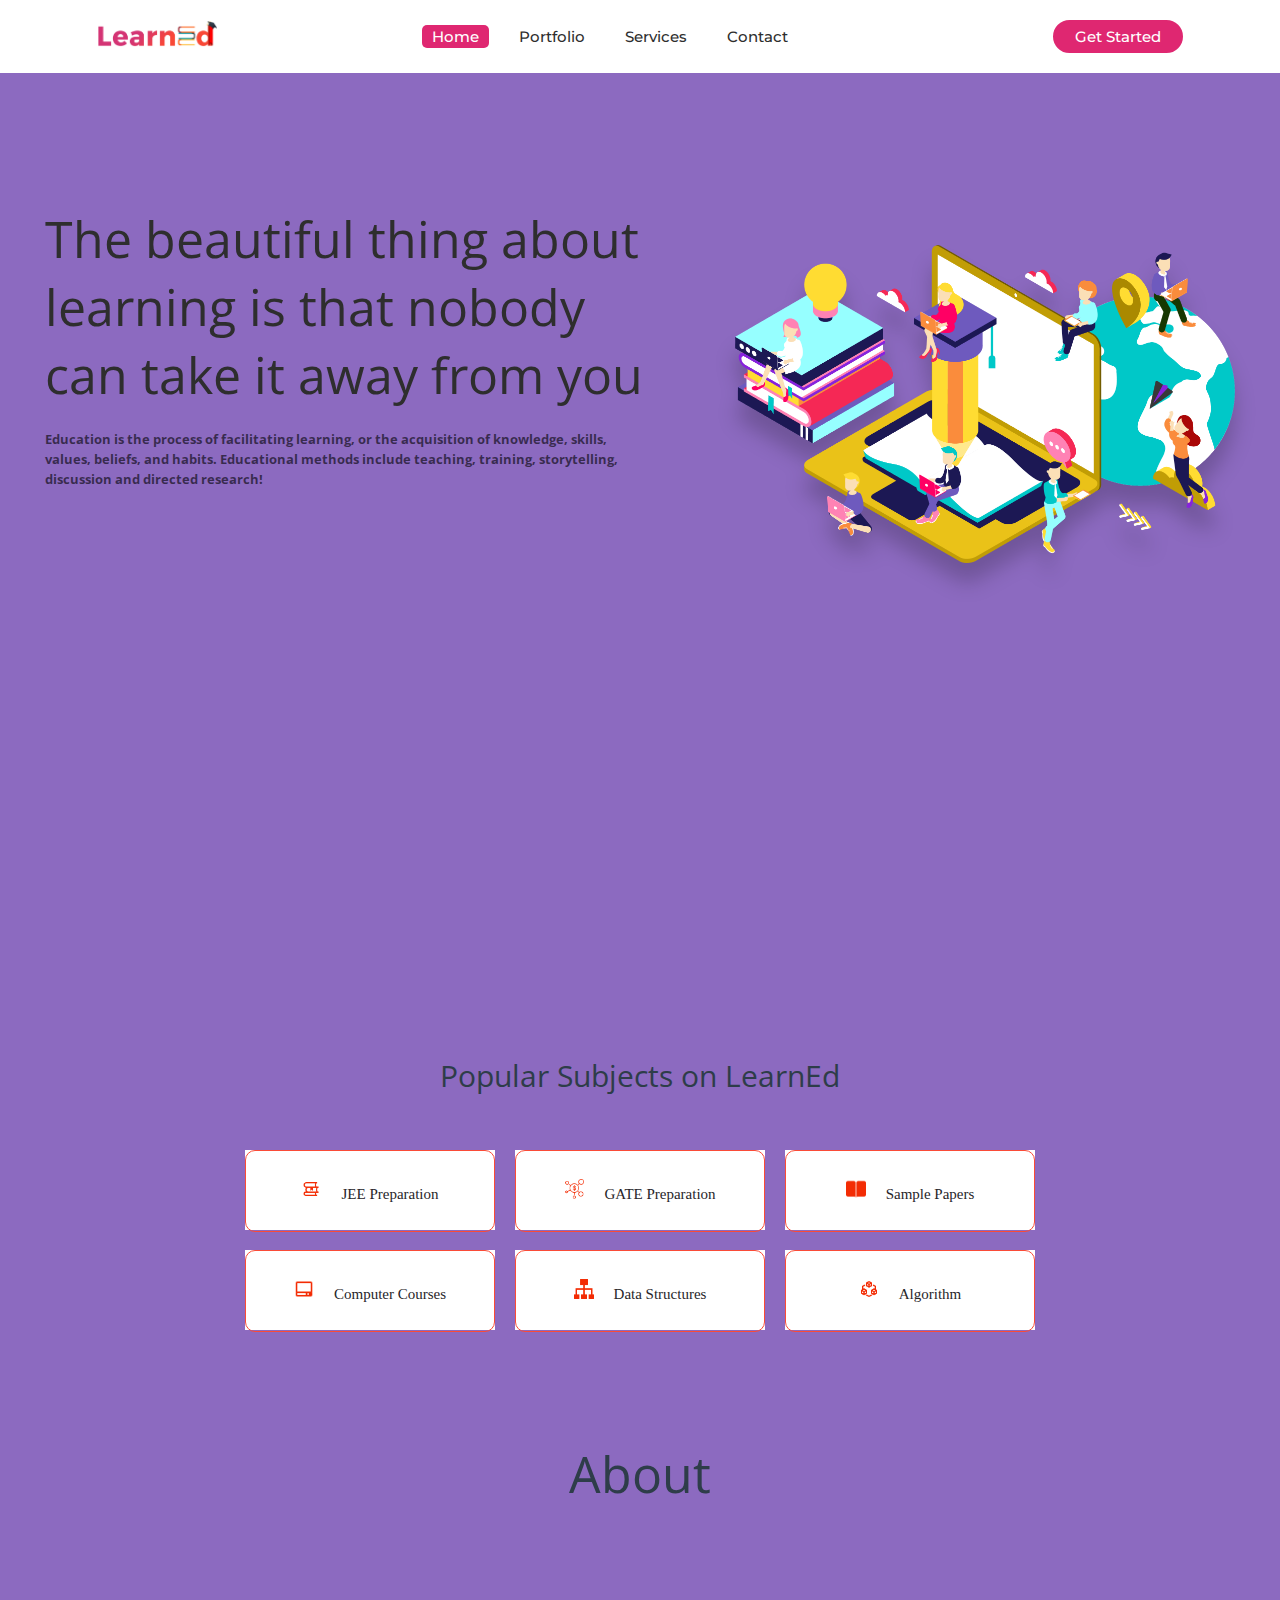
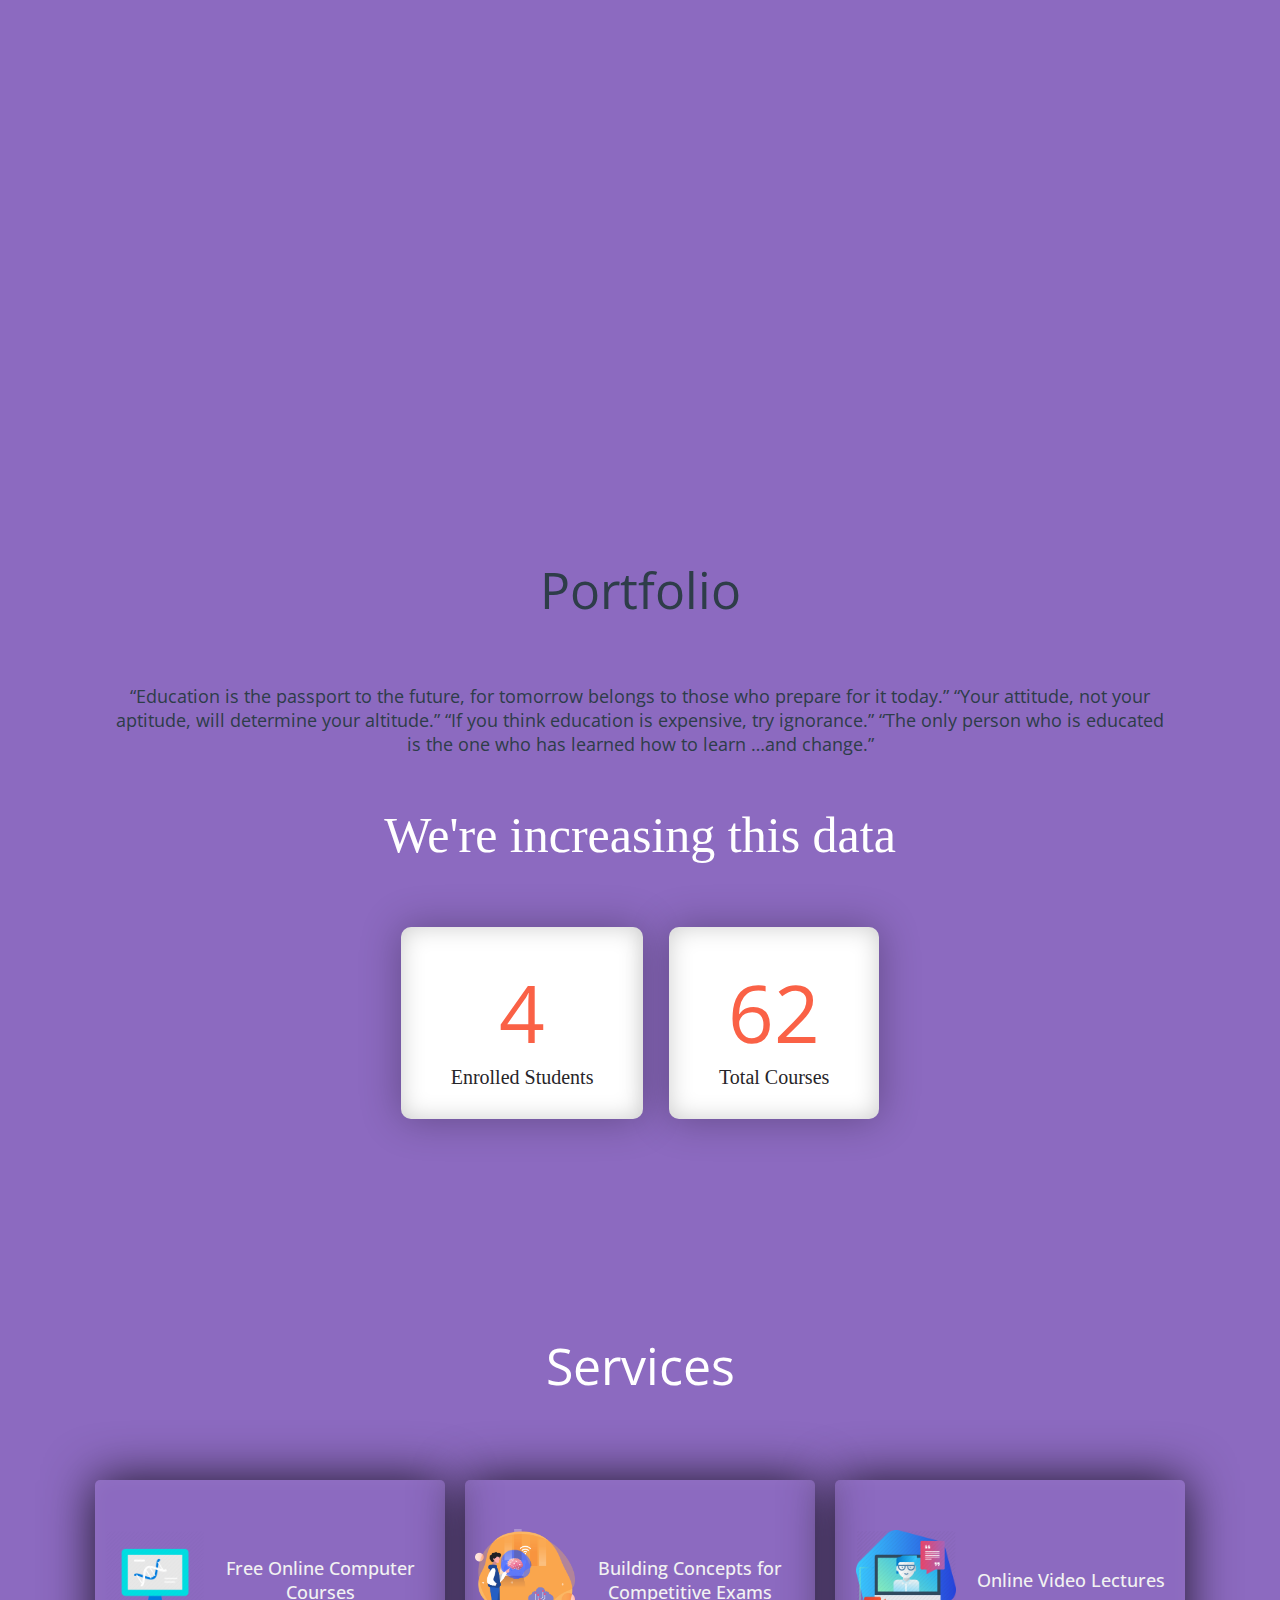
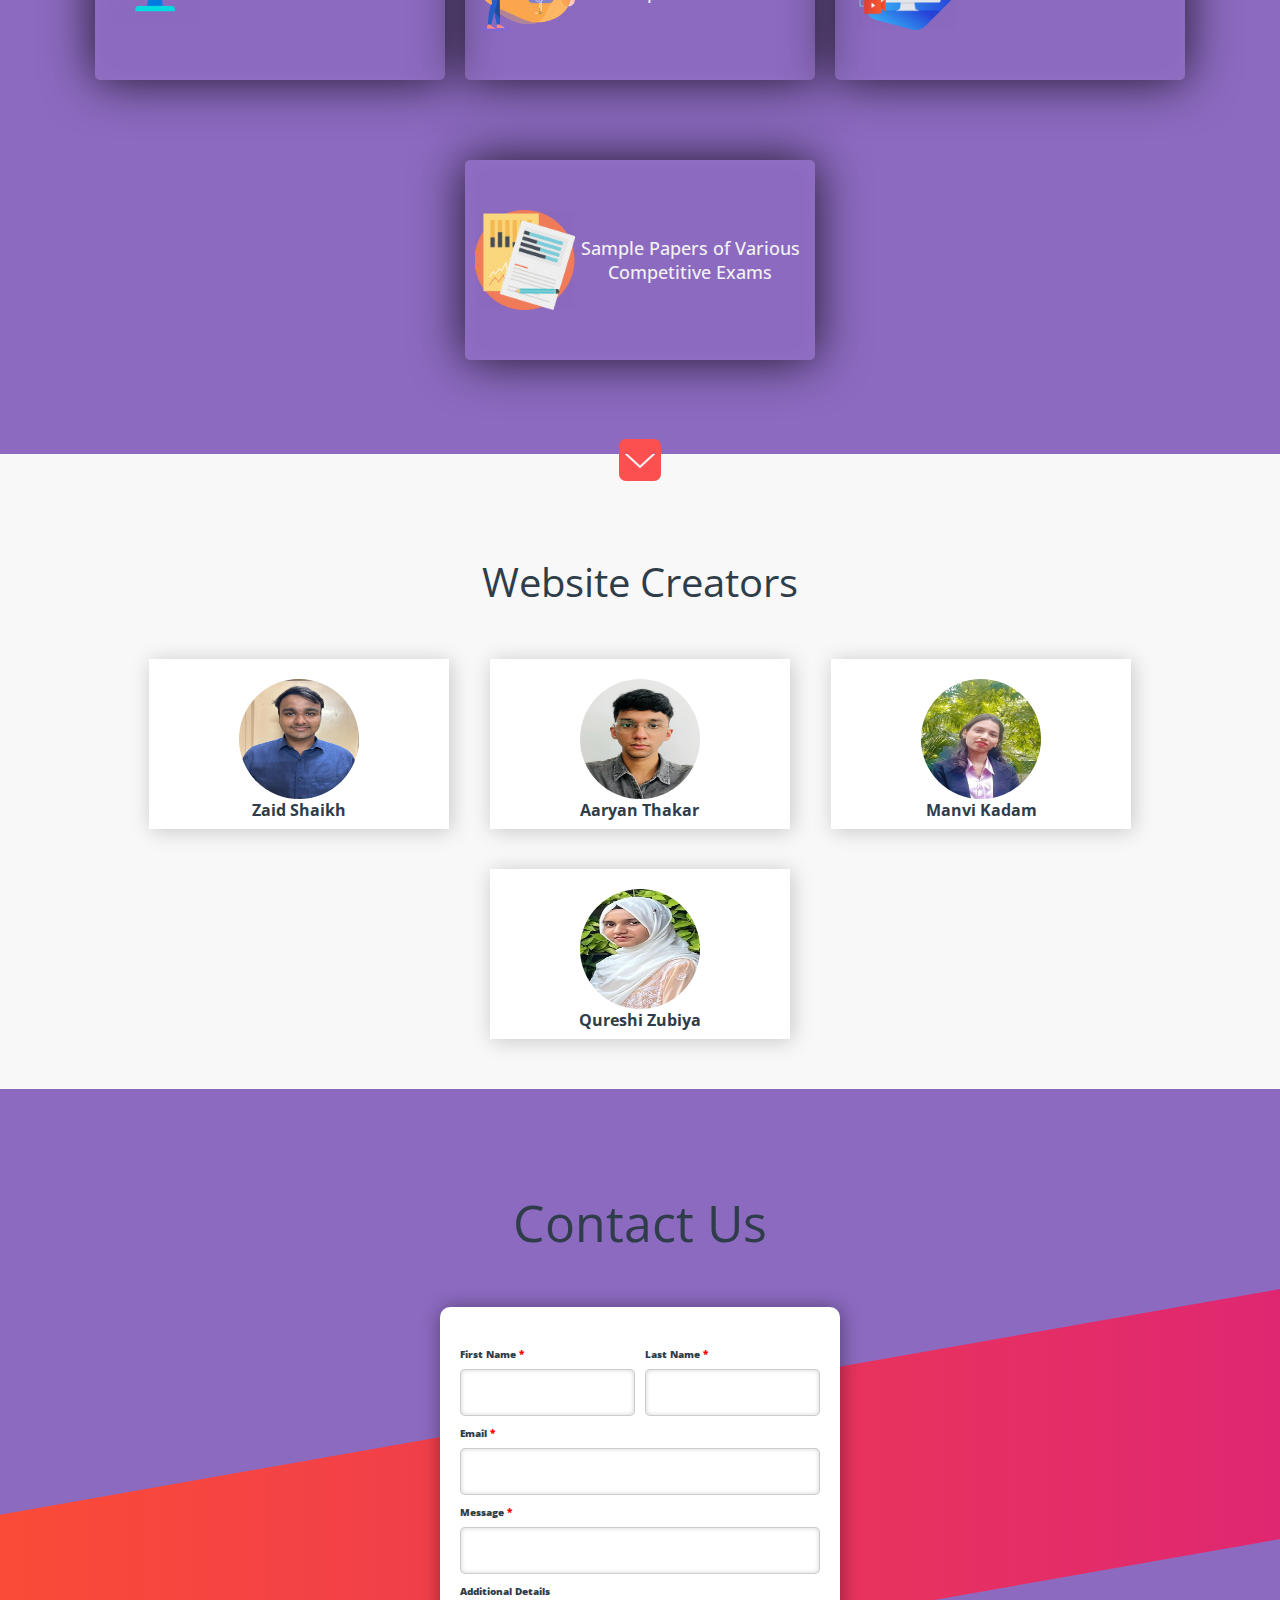
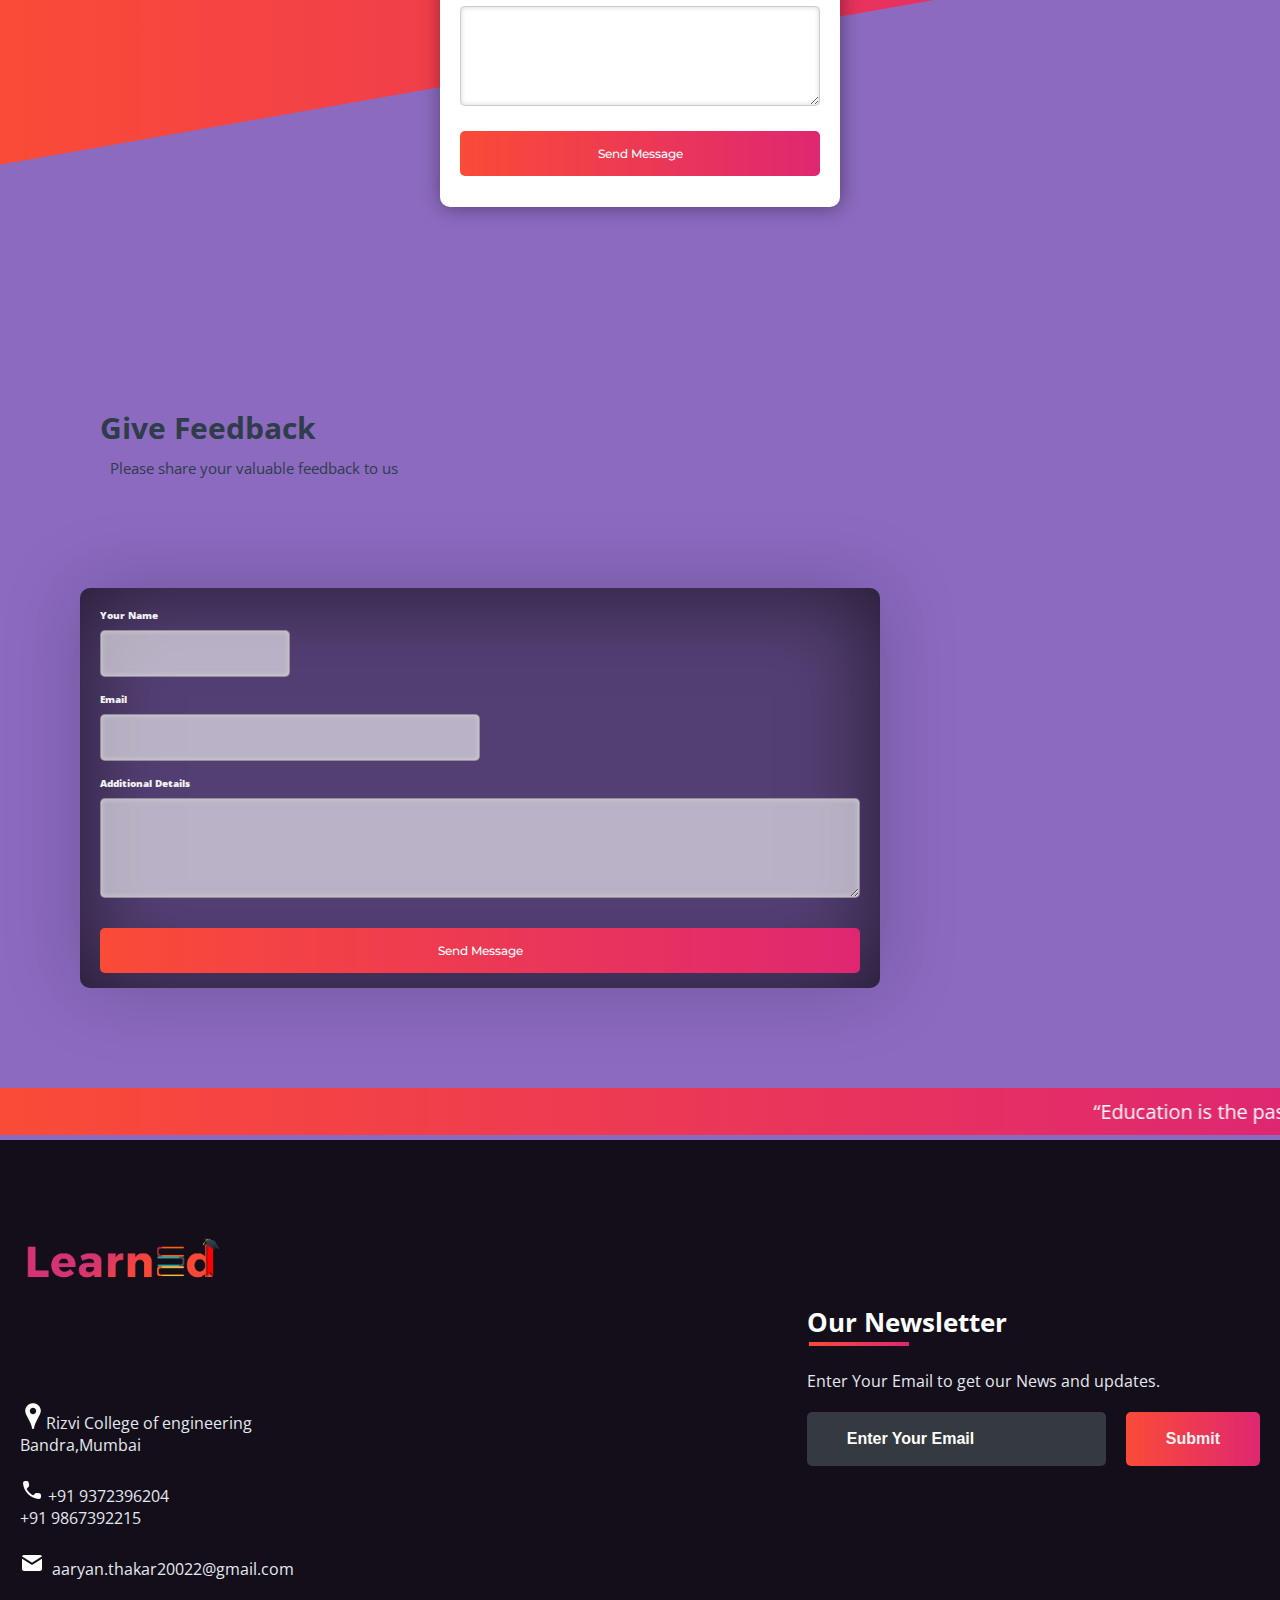
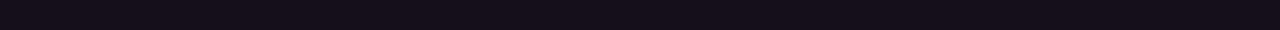
==== index.html @ 25a2910b "first commit" ====
<!DOCTYPE html>
<html>
<head>
	<link rel="shortcut icon" type="png" href="images/icon/favicon.png">
	<meta charset="utf-8">
	<meta http-equiv="X-UA-Comaptible" content="IE=edge">
	<title>LearnEd</title>
	<meta name="desciption" content="">
	<meta name="viewport" content="width=device-width, initial-scale=1">
	<link rel="stylesheet" type="text/css" href="style.css">
	<script type="text/javascript" src="script.js"></script>
	<script src="https://code.jquery.com/jquery-3.2.1.js"></script>
	<script>
		$(window).on('scroll', function(){
  			if($(window).scrollTop()){
  			  $('nav').addClass('black');
 			 }else {
 		   $('nav').removeClass('black');
 		 }
		})
	</script>
</head>
<body>
<!-- Navigation Bar -->
	<header id="header">
		<nav>
			<div class="logo"><img src="images/icon/logo.png" alt="logo"></div>
			<ul>
				<li><a class="active" href="">Home</a></li>
				<li><a href="#portfolio_section">Portfolio</a></li>
				<li><a href="#services_section">Services</a></li>
				<li><a href="#contactus_section">Contact</a></li>
			</ul>
			<a class="get-started" href="login.html">Get Started</a>
			<img src="images/icon/menu.png" class="menu" onclick="sideMenu(0)" alt="menu">
		</nav>
		<div class="head-container">
			<div class="quote">
				<p>The beautiful thing about learning is that nobody can take it away from you</p>
				<h5>Education is the process of facilitating learning, or the acquisition of knowledge, skills, values, beliefs, and habits. Educational methods include teaching, training, storytelling, discussion and directed research!</h5>
				<div class="play">
					
				</div>
			</div>
			<div class="svg-image">
				<img src="images/extra/svg1.jpg" alt="svg">
			</div>
		</div>
		<div class="side-menu" id="side-menu">
			<div class="close" onclick="sideMenu(1)"><img src="images/icon/close.png" alt=""></div>
			<div class="user">
				<img src="images/creator/roshan.jpeg" alt="Username">
				<p>roshank9419</p>
			</div>
			<ul>
				<li><a href="#about_section">About</a></li>
				<li><a href="#portfolio_section">Portfolio</a></li>
				<li><a href="#team_section">Team</a></li>
				<li><a href="#services_section">Services</a></li>
				<li><a href="#contactus_section">Contact</a></li>
				<li><a href="#feedBACK">Feedback</a></li>
			</ul>
		</div>
	</header>


<!-- Some Popular Subjects -->
	<div class="title">
		<span>Popular Subjects on LearnEd</span>
	</div>
	<br><br>
	<div class="course">
		<center><div class="cbox">
		<div class="det"><a href="subjects/jee.html"><img src="images/courses/book.png">JEE Preparation</a></div>
		<div class="det"><a href="subjects/gate.html"><img src="images/courses/d1.png">GATE Preparation</a></div>
		<div class="det"><a href="subjects/jee.html#sample_papers"><img src="images/courses/paper.png">Sample Papers</a></div>
		
		</div></center>
		<div class="cbox">
		<div class="det"><a href="subjects/computer_courses.html"><img src="images/courses/computer.png">Computer Courses</a></div>
		<div class="det"><a href="subjects/computer_courses.html#data"><img src="images/courses/data.png">Data Structures</a></div>
		<div class="det"><a href="subjects/computer_courses.html#algo"><img src="images/courses/algo.png">Algorithm</a></div>
		
		</div>
	</div>

	
<!-- ABOUT -->
	<div class="diffSection" id="about_section">
		<center><p style="font-size: 50px; padding: 100px">About</p></center>
		<div class="about-content">
				<div class="side-image">
					<img class="sideImage" src="images/extra/e3.jpg">
				</div>
				<div class="side-text">
					<h2>What you think about us ?</h2>
					<p>Education is the process of facilitating learning, or the acquisition of knowledge, skills, values, beliefs, and habits. Educational methods include teaching, training, storytelling, discussion and directed research.<br> Educational website can include websites that have games, videos or topic related resources that act as tools to enhance learning and supplement classroom teaching. These websites help make the process of learning entertaining and attractive to the student, especially in today's age. <br>Using HTML(HyperText Markup Language), CSS(Cascading Style Sheet), JavaScript, we can make learning more easier and in a interesting way.</p>
				</div>
		</div>
	</div>


<!-- PORTFOLIO -->
	<div class="diffSection" id="portfolio_section">
		<center><p style="font-size: 50px; padding: 100px; padding-bottom: 40px;">Portfolio</p></center>
		<div class="content">
			<p>
				“Education is the passport to the future, for tomorrow belongs to those who prepare for it today.” “Your attitude, not your aptitude, will determine your altitude.” “If you think education is expensive, try ignorance.” “The only person who is educated is the one who has learned how to learn …and change.”
			</p>
		</div>
	</div>
	<div class="extra">
		<p>We're increasing this data </p>
		<div class="smbox">
		<span><center><div class="data">4</div><div class="det">Enrolled Students</div></center></span>
		<span><center><div class="data">62</div><div class="det">Total Courses</div></center></span>
		
		</div>
	</div>





<!-- SERVICES -->
	<div class="service-swipe">
		<div class="diffSection" id="services_section">
		<center><p style="font-size: 50px; padding: 100px; padding-bottom: 40px; color: #fff;">Services</p></center>
		</div>
		<a href="subjects/computer_courses.html"><div class="s-card"><img src="images/icon/computer-courses.png"><p>Free Online Computer Courses</p></div></a>
		<a href="subjects/jee.html"><div class="s-card"><img src="images/icon/brainbooster.png"><p>Building Concepts for Competitive Exams</p></div></a>
		<a href="#"><div class="s-card"><img src="images/icon/online-tutorials.png"><p>Online Video Lectures</p></div></a>
		<a href="subjects/jee.html#sample_papers"><div class="s-card"><img src="images/icon/papers.jpg"><p>Sample Papers of Various Competitive Exams</p></div></a>
		
		
	</div>

<!-- Creator -->
<div id="makeitfull">
	<a href="#review_section"><img src="images/icon/makeitfull.png"></a>
</div>
<div class="review">
	<div class="diffSection" id="review_section">
		<center><p style="font-size: 40px; padding: 100px; padding-bottom: 40px; color: #2E3D49;">Website Creators</p></center>
	</div>
	<div class="rev-container">
		<div class="rev-card">
			<div class="identity">
				<img src="images/creator/Zaid.jpeg"><p>Zaid Shaikh</p>
				
				
			</div>
			
		</div>
		<div class="rev-card">
			<div class="identity">
				<img src="images/creator/Aaryan.jpeg"><p>Aaryan Thakar</p>
				
			
	
			</div>
		</div>
		<div class="rev-card">
			<div class="identity">
				<img src="images/creator/Manvi.jpeg"><p>Manvi Kadam</p>
				
			</div>
			
		</div>
		<div class="rev-card">
			<div class="identity">
				<img src="images/creator/Zubiya.jpeg"><p>Qureshi Zubiya</p>
				
			</div>
			
		</div>
	</div>
</div>

<!-- CONTACT US -->
	<div class="diffSection" id="contactus_section">
		<center><p style="font-size: 50px; padding: 100px">Contact Us</p></center>
		<div class="csec"></div>
		<div class="back-contact">
			<div class="cc">
			<form action="mailto:aaryan.thakar20022@gmail.com" method="post" enctype="text/plain">
				<label>First Name <span class="imp">*</span></label><label style="margin-left: 185px">Last Name <span class="imp">*</span></label><br>
				<center>
				<input type="text" name="" style="margin-right: 10px; width: 175px" required="required"><input type="text" name="lname" style="width: 175px" required="required"><br>
				</center>
				<label>Email <span class="imp">*</span></label><br>
				<input type="email" name="mail" style="width: 100%" required="required"><br>
				<label>Message <span class="imp">*</span></label><br>
				<input type="text" name="message" style="width: 100%" required="required"><br>
				<label>Additional Details</label><br>
				<textarea name="addtional"></textarea><br>
				<button type="submit" id="csubmit">Send Message</button>
			</form>
			</div>
		</div>
	</div>


<!-- FEEDBACK -->
	<div class="title2" id="feedBACK">
		<span>Give Feedback</span>
		<div class="shortdesc2">
			<p>Please share your valuable feedback to us</p>
		</div>
	</div>

	<div class="feedbox">
		<div class="feed">
			<form action="mailto:aaryan.thakar20022@gmail.com" method="post" enctype="text/plain">
				<label>Your Name</label><br>
				<input type="text" name="" class="fname" required="required"><br>
				<label>Email</label><br>
				<input type="email" name="mail" required="required"><br>
				<label>Additional Details</label><br>
				<textarea name="addtional"></textarea><br>
				<button type="submit" id="csubmit">Send Message</button>
			</form>
		</div>
	</div>

<!-- Sliding Information -->
	<marquee style="background: linear-gradient(to right, #FA4B37, #DF2771); margin-top: 50px;" direction="left" onmouseover="this.stop()" onmouseout="this.start()" scrollamount="20"><div class="marqu">“Education is the passport to the future, for tomorrow belongs to those who prepare for it today.” “Your attitude, not your aptitude, will determine your altitude.” “If you think education is expensive, try ignorance.” “The only person who is educated is the one who has learned how to learn …and change.”</div></marquee>

<!-- FOOTER -->
	<footer>
		<div class="footer-container">
			<div class="left-col">
				<img src="images/icon/logo - Copy.png" style="width: 200px;">
				<div class="logo"></div>
				
				<br><br>
				<br><p><img src="images/icon/location.png">Rizvi College of engineering<br>Bandra,Mumbai</p><br>
				<p><img src="images/icon/phone.png"> +91 9372396204 <br>+91 9867392215 <br><br><img src="images/icon/mail.png">&nbsp; aaryan.thakar20022@gmail.com</p>
			</div>
			<div class="right-col">
				<h1 style="color: #fff">Our Newsletter</h1>
				<div class="border"></div><br>
				<p>Enter Your Email to get our News and updates.</p>
				<form class="newsletter-form">
					<input class="txtb" type="email" placeholder="Enter Your Email">
					<input class="btn" type="submit" value="Submit">
				</form>
			</div>
		</div>
	</footer>

</body>
</html>
---- style.css ----
@import url('https://fonts.googleapis.com/css?family=Montserrat:500&display=swap');
@import url('https://fonts.googleapis.com/css?family=Dancing+Script&display=swap');
@import url('https://fonts.googleapis.com/css?family=Open+Sans&display=swap');

* {
	box-sizing: border-box;
	margin: 0;
	padding: 0;
}

html {
	scroll-behavior: smooth;
}
body {
	background: #8c6ac0;
	font-family: 'Open Sans', sans-serif;
}

header {
	height: 90vh;
	/* background: #000; */
}
.black {
	box-shadow: 0 2px 10px rgba(0, 0, 0, 0.5);
}
nav {
	padding-top: 20px;
	padding-bottom: 20px;
	top: 0;
	position: fixed;
	display: flex;
	width: 100%;
	z-index: 1000;
	background: #fff;
	justify-content: space-around;
	transition: 1.5s;
	align-items: center;
}
nav ul {
	display: flex;
	align-items: center;
}
nav ul li {
	list-style: none;
	margin: 5px 10px;
}
nav ul li a {
	padding: 2px 10px;
	color: #2e2e2e;
	cursor: pointer;
	transition: .5s;
	text-decoration: none;
}
nav ul li a:hover {
	color: #fcfcfc;
	border-radius: 5px;
	background: #000000;
}
.active {
	color: #fff;
	border-radius: 5px;
	background: #DF2771;
	
}
.srch {
	padding: 2px 10px;
	display: flex;
	/* align-items: center; */
	justify-content: center;
	/* background: #0066ff; */
	border: 1px solid;
	border-radius: 20px;
}
.srch img {
	width: 25px;
	cursor: pointer;
}
.srch .search {
	/* padding: 2px 10px; */
	outline: none;
	border: none;
	background: transparent;
}

.get-started {
	margin-left: 50px;
	padding: 5px 20px;
	border: 2px solid #DF2771;
	border-radius: 20px;
	text-decoration: none;
	
	transition: .5s;
	background-color: #DF2771;
	color: #fff;
}
.get-started:hover {
	color: #2e2e2e;
	background: #fff;
}
.logo img{
	width: 120px;
	cursor: pointer;
	transition: all 1s;
}

a, button {
	float: left;
	font-family: "Montserrat", sans-serif;
	font-weight: 500;
	font-size: 15px;
	color: #2E3D49;
	display: block;
	text-decoration: none;
	text-align: center;
}
.head-container {
	margin-top: 245px;
	display: flex;
	flex-wrap: wrap;
	align-items: center;
	justify-content: space-around;
}
.quote {
	width: 600px;
	transform: translateY(-50px);
}
.quote h5 {
	margin-top: 20px;
	color: #0009;
	line-height: 20px;
}
.quote p {
	font-size: 50px;
	color: #2e2e2e;
}
.quote .play {
	margin-top: 20px;
	display: flex;
	/* justify-content: center; */
	align-items: center;
}
.quote .play img {
	width: 45px;
	cursor: pointer;
	filter: drop-shadow(0 0 10px #0002);
}
.quote .play span a{
	margin-left: 10px;
	font-size: 20px;
	font-weight: 900;
	color: rgba(0, 0, 0, 0.8);
	cursor: pointer;
}
.svg-image img{
	width: 500px;
	filter: drop-shadow(0 20px 10px rgba(0,0,0,0.2));
}

/* SIDE MENU */
.menu {
	cursor: pointer;
	width: 25px;
	display: none;
}
.side-menu {
	width: 100%;
	height: 100%;
	background: rgba(182, 33, 90, 0.993);
	position: absolute;
	top: 0;
	transition: .8s;
	z-index: 2000;
	transform: translateX(-100%);
}
.side-menu ul {
	margin-top: 35%;
	display: flex;
	flex-direction: column;
	justify-content: center;
	/* background: #FA4B37; */
}
.side-menu ul li {
	list-style: none;
	/* background: #009900; */
	display: flex;
	justify-content: center;
	align-items: center;
	/* border-bottom: 1px solid #fff; */
	/* padding: 10px 0px; */
}
.side-menu ul li:hover a{
	background: #fff;
	color: #DF2771;
}
.side-menu ul li a{
	color: #FFF;
	width: 100%;
	font-size: 1em;
	/* background: #2E3D49; */
	text-decoration: none;
	padding: 15px 0px;
}
.close img{
	float: right;
	width: 35px;
	cursor: pointer;
	margin: 10px;
}
.user {
	display: flex;
	justify-content: center;
	align-items: center;
	margin-top: 10%;
}
.user img {
	width: 60px;
	border-radius: 50%;
	border: 2px solid #fff;
	filter: drop-shadow(0 10px 20px #0004);
	margin-right: 30px;
	cursor: pointer;
}
.user p {
	color: #fff;
	cursor: pointer;
}
.user img, .user p {
	opacity: 1;
}
/*Common things in all sections*/
#about_section, #portfolio_section, #team_section, #services_section, #contactus_section {
	font-family: 'Open Sans', sans-serif;
	color: #2E3D49;
	position: relative;
}
.diffSection {
	width: 100%;
	/*position: relative;*/
	justify-content: center;
	align-items: center;
}
.diffSection .content {
	margin: 10px;
	text-align: center;
	padding: 10px 100px;
	font-size: 1.1em;
}

/*PORTFOLIO*/
.extra {
	width: 100%;
}
.extra p {
	padding: 30px;
	padding-bottom: 150px;
	font-size: 50px;
	text-align: center;
	color: #fff;
	background-image: linear-gradient(rgba(0,0,0,0),rgba(0,0,0,0.7)),url("images/extra/b1.jpg");
	background-size: cover;
	background-attachment: fixed;
	font-family: cursive;
	z-index: -9;
}
.smbox {
	display: flex;
	flex-wrap: wrap;
	transform: translateY(-100px);
	justify-content: center;
}
.smbox span {
	margin: 1%;
	background: #fff;
	box-shadow: inset 0px 0px 25px rgba(0,0,0,0.2),
						0 0 40px rgba(0,0,0,0.3);
	border-radius: 10px;
	padding: 30px 50px;
	cursor: pointer;
}
.smbox span:hover {
	transform: scale(1.3);
	transition: .5s ease;
}
.smbox .data {
	font-size: 80px;
	color: #FA6146;	
}
.smbox .det {
	font-size: 20px;
	color: #272529;
	font-family: cursive;
}

/*Title*/
.title {
	 margin-top: 0px; 
	font-family: 'Open Sans', sans-serif;
	font-size: 30px;
	text-align: center;
	color: #2E3D49;
}

/*ABOUT*/
.about-content {
	width: 100%;
	position: relative;
	justify-content: center;
	flex-wrap: wrap;
	display: flex;
	align-items: center;
}
.about-content .side-text {
	width: 550px;
	padding: 50px 40px;
	background: #fff;
	box-shadow: 2px 0 100px rgba(0,0,0,0.3);
	border-radius: 5px;
	text-align: justify;
	line-height: 22px;
	opacity: 0;
	transform: translateX(-100px);
	transition: 1s ease-in-out;
}
.about-content .side-text-appear {
	opacity: 1;
	transform: translateX(0px);
}
.about-content .side-text h2 {
	padding: 10px;
}
.about-content .side-text p {
	padding: 10px;
}
.about-content .side-image img {
	width: 90%;
	border-radius: 5px;
}
.sideImage {
	transform: translateX(100px);
	opacity: 0;
	transition: .8s ease-in-out;
}
.sideImage-appear {
	opacity: 1;
	transform: translateX(0px);
}

/*POPULAR SUBJECTS*/
.cbox {
	position: relative;
	width: 100%;
	display: inline-flex;
	flex-wrap: wrap;
	justify-content: center;
}
.cbox .det {
	width: 250px;
	height: 80px;
	margin: 10px;
	background: #fff;
	cursor: pointer;
}
.cbox .det a{
	justify-content: space-around;
	width: 250px;
	padding: 28px;
	border-radius: 10px;
	border: 1px solid #FA4B37;
	font-size: 15px;
	color: #272529;
	font-family: cursive;
	text-decoration: none;
}
.cbox .det a:hover {
	background: linear-gradient(to right, #FA4B37, #DF2771);
	color: white;
}
.cbox .det a:hover img{
	filter: brightness(100);
}
.cbox img {
	width: 20px;
	margin-right: 20px;
}

/*TEAM SECTION*/
.totalcard {
	width: 100%;
	display: flex;
	flex-wrap: wrap;
	align-items: center;
	justify-content: center;
	margin-bottom: 50px;
}
.totalcard .card {
	margin: 50px;
	width: 300px;
	border-radius: 10px;
	background: #fff;
}
.totalcard .card{
	box-shadow: inset 0 0 10px rgba(0,0,0,0.4),
					0 0 10px rgba(0,0,0,0.3);
}
.card:nth-child(1){
	border-top: 5px solid green;
}
.card:nth-child(2){
	border-top: 5px solid blue;
}
.card:nth-child(1):hover {
	box-shadow: inset 0px 0px 10px rgba(0,255,0,0.5),
				1px 1px 30px rgba(0,255,0,0.5);
}
.card:nth-child(2):hover {
	box-shadow: inset 0px 0px 10px rgba(0,0,255,0.5),
				1px 1px 30px rgba(0,0,255,0.5);
}
.totalcard .card img {
	width: 100px;
	height: 100px;
	margin-top: 5px;
	cursor: pointer;
	border-radius: 50px;
	transition-duration: .8s;
}
.totalcard .card img:hover {
	transform: scale(3.5);
	border-radius: 0;
	box-shadow: 0 0 20px rgba(0,0,0,0.5);
}
#detail p{
	font-size: 15px;
	line-height: 25px;
	font-variant: small-caps;
	text-align: center;
	margin: 25px;
	margin-bottom: 0px;
	margin-top: 0px;
}
#detail button {
	outline: none;
	border-radius: 10px;
	border-style: none;
	border: 1px solid black;
	padding: 9px 25px;
	cursor: pointer;
	transition-duration: .4s;
}
#detail a {
	bottom: 80px;
	text-decoration: none;
	margin-bottom: 30px;
	margin-top: 20px;
	margin-left: 90px;
	align-self: center;
}
.btn-roshan:hover {
	background: rgba(0,255,0,0.7);
	color: #fff;
}
.btn-roshan2:hover {
	background: rgba(0,0,255,0.5);
	color: #fff;
}
.card-title {
	font-size: 17px;
	color: #343A40;
	padding: 20px;
	font-weight: 700;
}

/*Service Section*/
/*Service Section*/
.service-swipe {
	display: flex;
	flex-wrap: wrap;
	justify-content: center;
	align-items: center;
	background-image: linear-gradient(rgba(0,0,0,0),rgba(0,0,0,0.7)),url("images/extra/b3.jpg");
	background-size: cover;
	background-attachment: fixed;
}
.service-swipe .s-card img {
	width: 100px;
}
.service-swipe a {
	padding: 0;
	margin: 40px 10px;
}
.service-swipe .s-card {
	display: flex;
	justify-content: space-around;
	padding: 10px;
	align-items: center;
	text-align: center;
	width: 350px;
	height: 200px;
	box-shadow: inset 0 0 20px rgba(255,255,255,0.05),
					0 0 50px rgba(0,0,0,0.8);
	border-radius: 5px;
	cursor: pointer;
	transition-duration: .5s;
}
.service-swipe .s-card p {
	color: #f2f2f2;
	font-size: 1.2em;
	font-family: 'Open Sans',sans-serif;
}
.service-swipe .s-card:hover {
	box-shadow: 0 0 50px rgba(255,255,255,0.8);
	transform: translateY(-10px);
}

/*Contact Us Section*/
.csec {
	background: linear-gradient(to right, #FA4B37, #DF2771);
	background-attachment: fixed; 
	position: absolute;
	width: 100%;
	height: 250px;
	top: 200px;
	content: '';
	transform-origin: top right;
	transform: skewY(-10deg);
	z-index: -1;
}
.back-contact {
	margin-top: 0px;
	transform: translateY(-50px);
	display: flex;
	align-items: center;
	justify-content: space-around;
}
.cc {
	height: 400px;
	width: 400px;
	height: 500px;
	border-radius: 10px;
	justify-content: center;
	box-shadow: 1px 1px 20px rgba(0,0,0,0.4);
	background: #fff;
}
.cc form {
	margin: 5%;
	margin-top: 40px;
	width: 90%;
	height: 90%;
}
.cc form label {
	position: absolute;
	color: #2E3D49;
	font-size: 10px;
	font-weight: 800;
}
.cc form input {
	padding: 15px;
	margin-bottom: 10px;
	border-radius: 5px;
	box-shadow: inset 0 0 5px lightgray;
	border: 1px solid rgba(0,0,0,0.2);
	outline: none;
	color: #2E3D49;
	font-weight: 600;
}
.imp {
	color: red;
}
form textarea {
	width: 100%;
	height: 100px;
	box-shadow: inset 0 0 5px lightgray;
	border: 1px solid rgba(0,0,0,0.2);
	border-radius: 5px;
	outline: none;
	color: #2E3D49;
	font-weight: 600;
	padding: 15px;
}
#csubmit {
	margin-top: 20px; 
	background: linear-gradient(to right, #FA4B37, #DF2771);
	border-radius: 5px;
	border-style: none;
	outline: none;
	width: 100%;
	padding: 15px 25px;
	color: #fff;
	font-size: 12px;
	cursor: pointer;
}

/*REVIEW SECTION*/
#makeitfull {
	display: flex;
	justify-content: center;
	transform: translateY(35px);
}
#makeitfull img {
	width: 50px;
}
.review {
	background: #F8F8F8;
	width: 100%;
}
.rev-container {
	padding: 10px 10%;
	display: flex;
	flex-wrap: wrap;
	justify-content: space-around;
}
.rev-container .rev-card {
	/*overflow: hidden;*/
	width: 300px;
	height: 170px;
	margin-bottom: 40px;
	background: #fff;
	display: flex;
	padding: 10px;
	box-shadow: 2px 2px 20px rgba(0,0,0,0.2);
}
.rev-card:hover {
	box-shadow: 1px 1px 5px rgba(0,0,0,0.2);
}
.identity {
	display: flex;
	flex-wrap: wrap;
	justify-content: center;
	padding: 10px;
}
.identity img {
	width: 120px;
	height: 120px;
	transition-duration: .8s;
	border-radius: 50%;
}
.identity img:hover {
	transform: scale(2.2);
	border-radius: 0px;
	box-shadow: 0 0 20px rgba(0,0,0,0.3);
}
.identity p {
	width: 150px;
	font-weight: bold;
	color: #2E3D49;
	text-align: center;
}
.identity h6 {
	width: 150px;
	text-align: center;
}
.identity .rating img {
	width: 12px;
	height: 12px;
	margin-right: 5px;
}
.rev-cont {
	overflow: hidden;
}
.rev-cont #title {
	padding: 10px;
	color: #2E3D49;
	font-weight: bold;
}
.rev-cont #content {
	padding: 10px;
	font-size: .9em;
	color: #2E3D49;
	line-height: 22px;
	text-align: justify;
}


/*FEEDBACK*/
.title2 {
	position: relative;
	margin-top: 150px;
	margin-left: 100px;
}
.title2 span{
	font-weight: 700;
	font-family: 'Open Sans', sans-serif;
	font-size: 30px;
	color: #2E3D49;
}
.title2 .shortdesc2 {
	padding: 10px;
	font-family: 'Open Sans', sans-serif;
	font-size: 15px;
	color: #2E3D49;
	margin-bottom: 10px;
}
.feedbox {
	margin-top: 50px;
	width: 100%;
	display: flex;
	background-image: linear-gradient(rgba(0,0,0,0),rgba(0,0,0,0.7)),url("images/extra/b4.jpg");
	background-size: cover;
	padding: 50px 80px;
	background-attachment: fixed;
}
.feed {
	width: 800px;
	height: 400px;
	position: relative;
	border-radius: 10px;
	justify-content: center;
	box-shadow: inset 0 0 90px rgba(0,0,0,0.6),
					0 0 80px rgba(0,0,0,0.2);
	background: rgba(0,0,0,0.4);
}
.feed form {
	width: 100%;
	height: 100%;
	padding: 20px;
}

.feed form label {
	position: absolute;
	color: #f2f2f2;
	font-size: 10px;
	font-weight: 800;
}
.feed form input, .feed textarea {
	padding: 15px;
	border-radius: 5px;
	box-shadow: inset 0 0 5px lightgray;
	border: 1px solid rgba(0,0,0,0.2);
	outline: none;
	color: #2E3D49;
	background: #fff9;
	font-weight: 600;
}
.feed form input {
	margin-bottom: 15px;
	width: 50%;
}
.feed form .fname {
	width: 25%;
}
.feed form textarea {
	width: 100%;
	height: 100px;
}
.feed #csubmit {
	margin-top: 25px; 
	background: linear-gradient(to right, #FA4B37, #DF2771);
	border-radius: 5px;
	border-style: none;
	outline: none;
	width: 100%;
	padding: 15px 25px;
	color: #fff;
	font-size: 12px;
	cursor: pointer;
}

/*SCROLLING TEXT*/
.marqu {
	text-align: center;
	justify-content: center;
	color: #fff;
	font-size: 20px;
	padding: 10px;
}

/*FOOTER*/
footer {
	color: #E5E8EF;
	background: #000D;
	padding: 50px 0; 
}
footer .footer-container {
	max-width: 1300px;
	margin: auto;
	padding: 0 20px;
	display: flex;
	justify-content: space-between;
	align-items: center;
	flex-wrap: wrap-reverse;
}
footer .social-media img{
	width: 22px;
}
footer .logo {
	width: 180px;
	color: #fff;
}
footer .social-media a{
	margin-right: 10px;
	font-size: 22px;
	text-decoration: none;
}
footer .right-col h1{
	font-size: 26px;
}
footer .border{
	width: 100px;
	height: 4px;
	background: linear-gradient(to right, #FA4B37, #DF2771);
	margin: 2px;
}
footer .newsletter-form {
	display: flex;
	justify-content: center;
	align-items: center;
	flex-wrap: wrap;
}
footer input::placeholder {
  color: white !important;
}
footer .txtb {
	flex: 1;
	padding: 18px 40px;
	font-size: 16px;
	background: #343A40;
	border: none;
	font-weight: 700;
	outline: none;
	border-radius: 5px;
	min-width: 260px;
	margin-top: 20px;
	color: white;
}
footer .btn {
	margin-top: 20px;
	padding: 18px 40px;
	font-size: 16px;
	color: #f1f1f1;
	background: linear-gradient(to right, #FA4B37, #DF2771);
	border: none;
	font-weight: 700;
	outline: none;
	border-radius: 5px;
	margin-left: 20px;
	cursor: pointer;
	transition: opacity .3s linear;	
}
footer .btn:hover {
	opacity: .7;
}

/*PROPERTIES FOR MAKING WEBSITE RESPONSIVE*/
@media screen and (max-width: 960px) {
	.footer-container {
		max-width: 600px;
	}
	.right-col {
		width: 100%;
		margin-bottom: 60px;
	}
	.left-col {
		width: 100%;
		text-align: center;
	}
	.social-media {
		display: flex;
		justify-content: center;
	}
	.logo {
		transition: 1s;
		margin-left: 30%;
	}
	nav ul, .srch, .get-started{
		display: none;
	}
	.menu {
		display: block;
	}
	nav {
		padding-bottom: 20px;
		border-bottom: 1px solid #0005;
		/* position: fixed; */
		/* top: 0; */
	}
	.quote p, .quote h5, .play {
		justify-content: center;
		text-align: center;
	}
	.quote p {
		font-size: 30px;
	}
	.service-container .right-side img {
		width: 90%;
	}
	.title {
		margin-top: 0px;
	}
	
}
@media screen and (max-width: 700px) {
	footer .btn{
		margin: 0;
		width: 100%;
		margin-top: 20px;
	}
	.svg-image img {
		width: 90%;
		margin: 20px;
		/* align-self: center; */
	}
}

@media screen and (max-width: 1000px) {	
	.feedbox form input, .feedbox form .fname{
		width: 100%;
	}
}
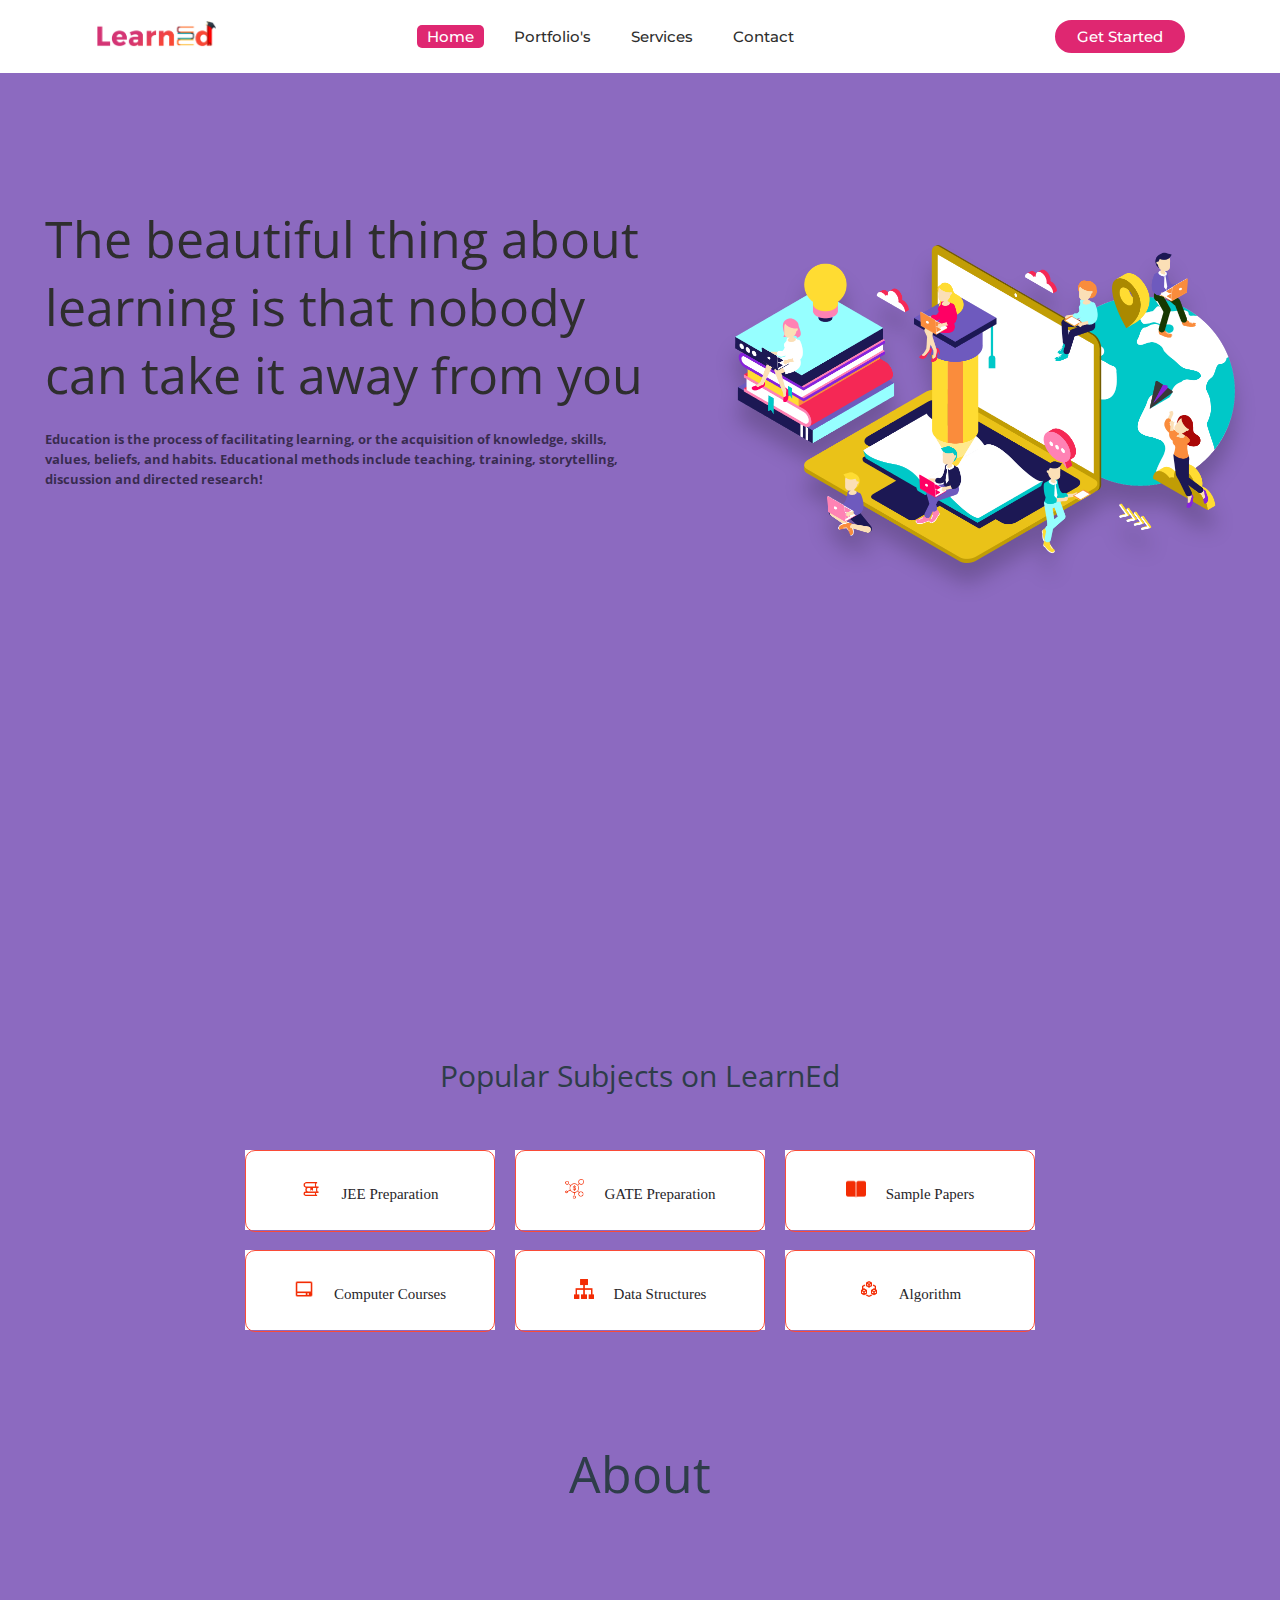
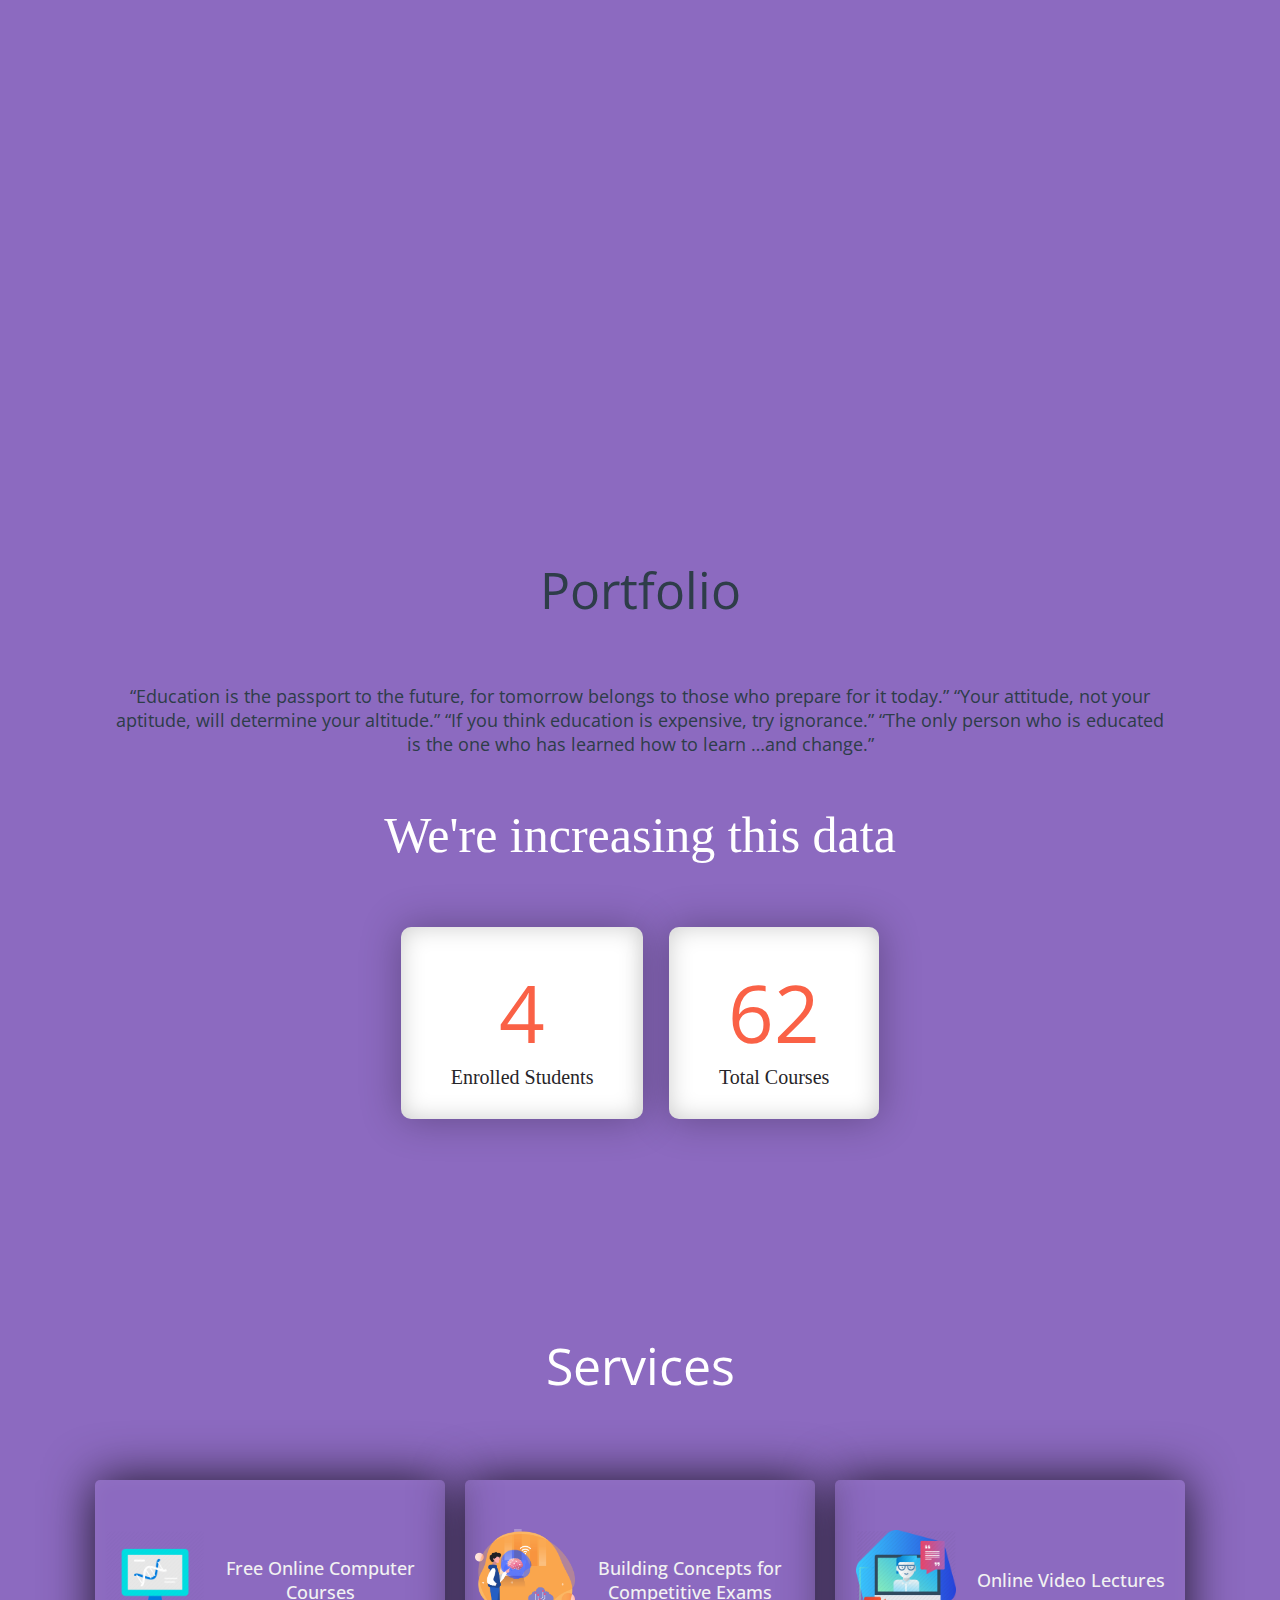
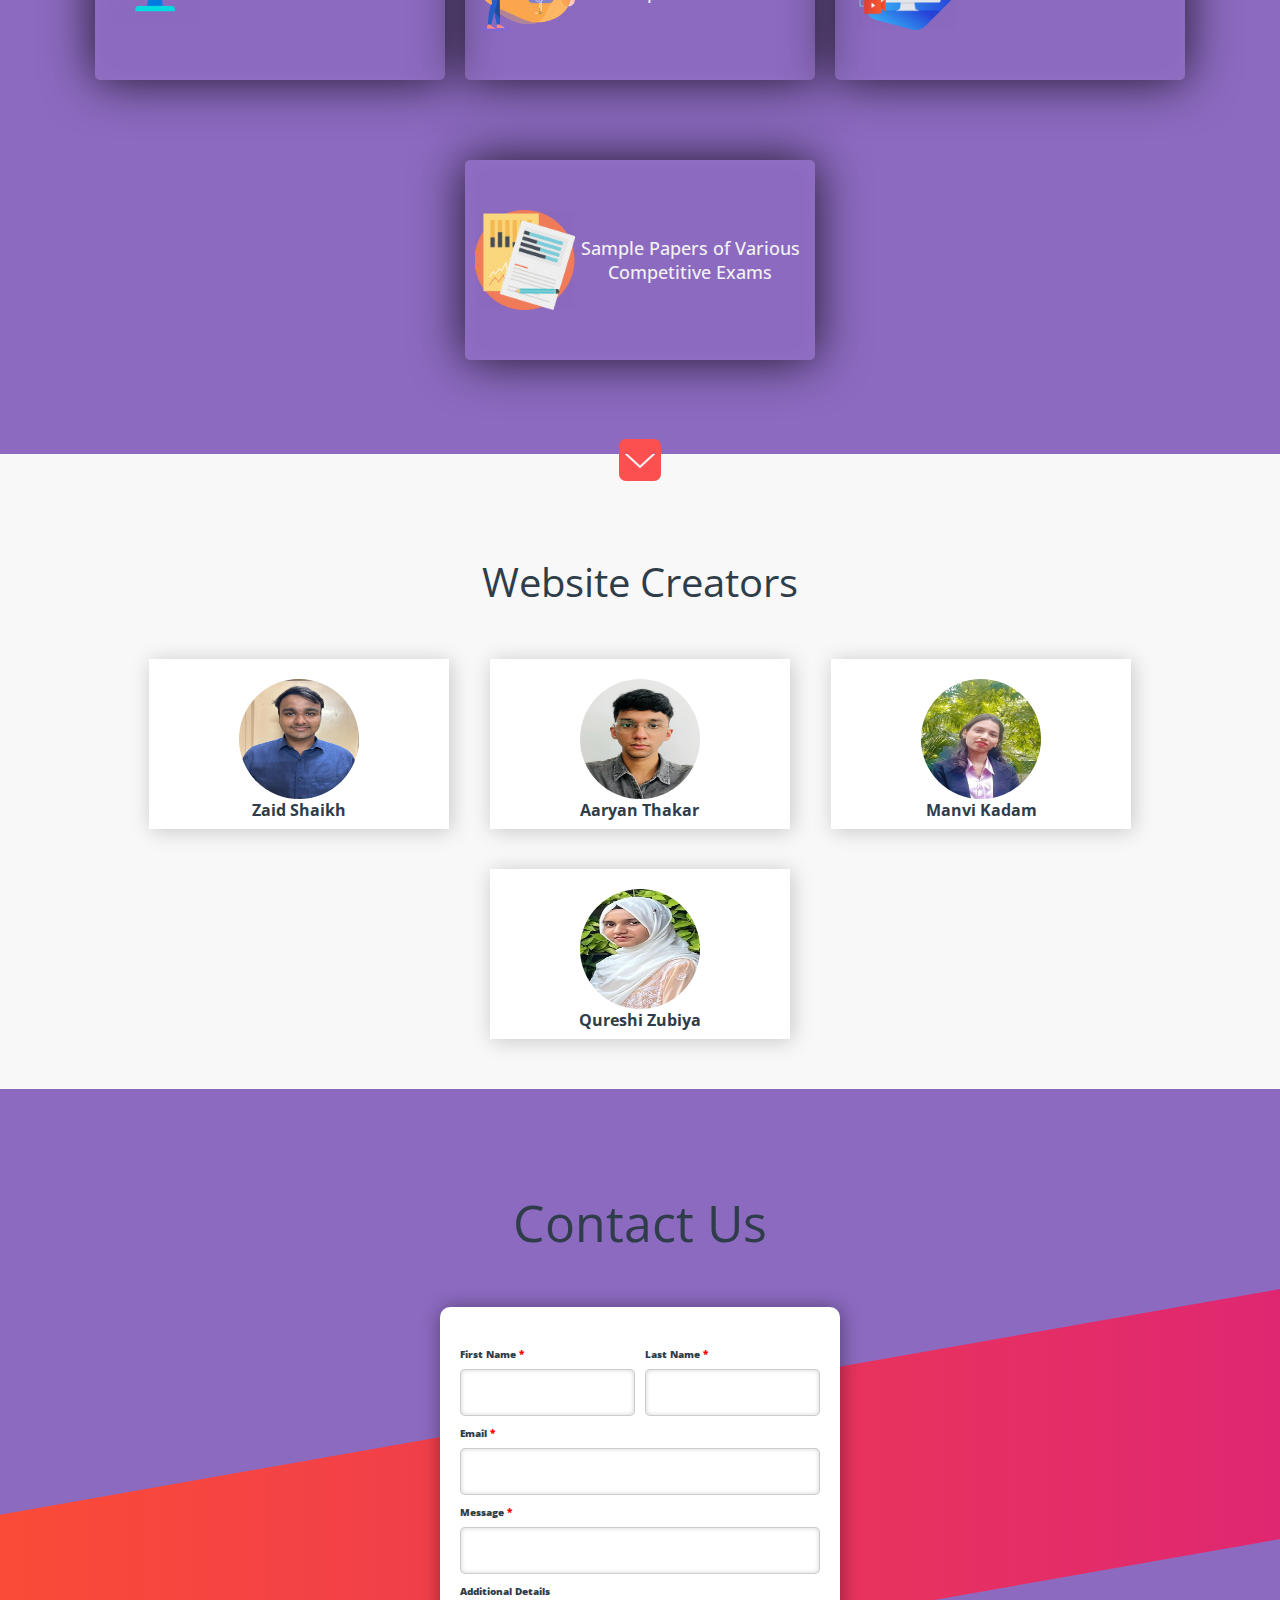
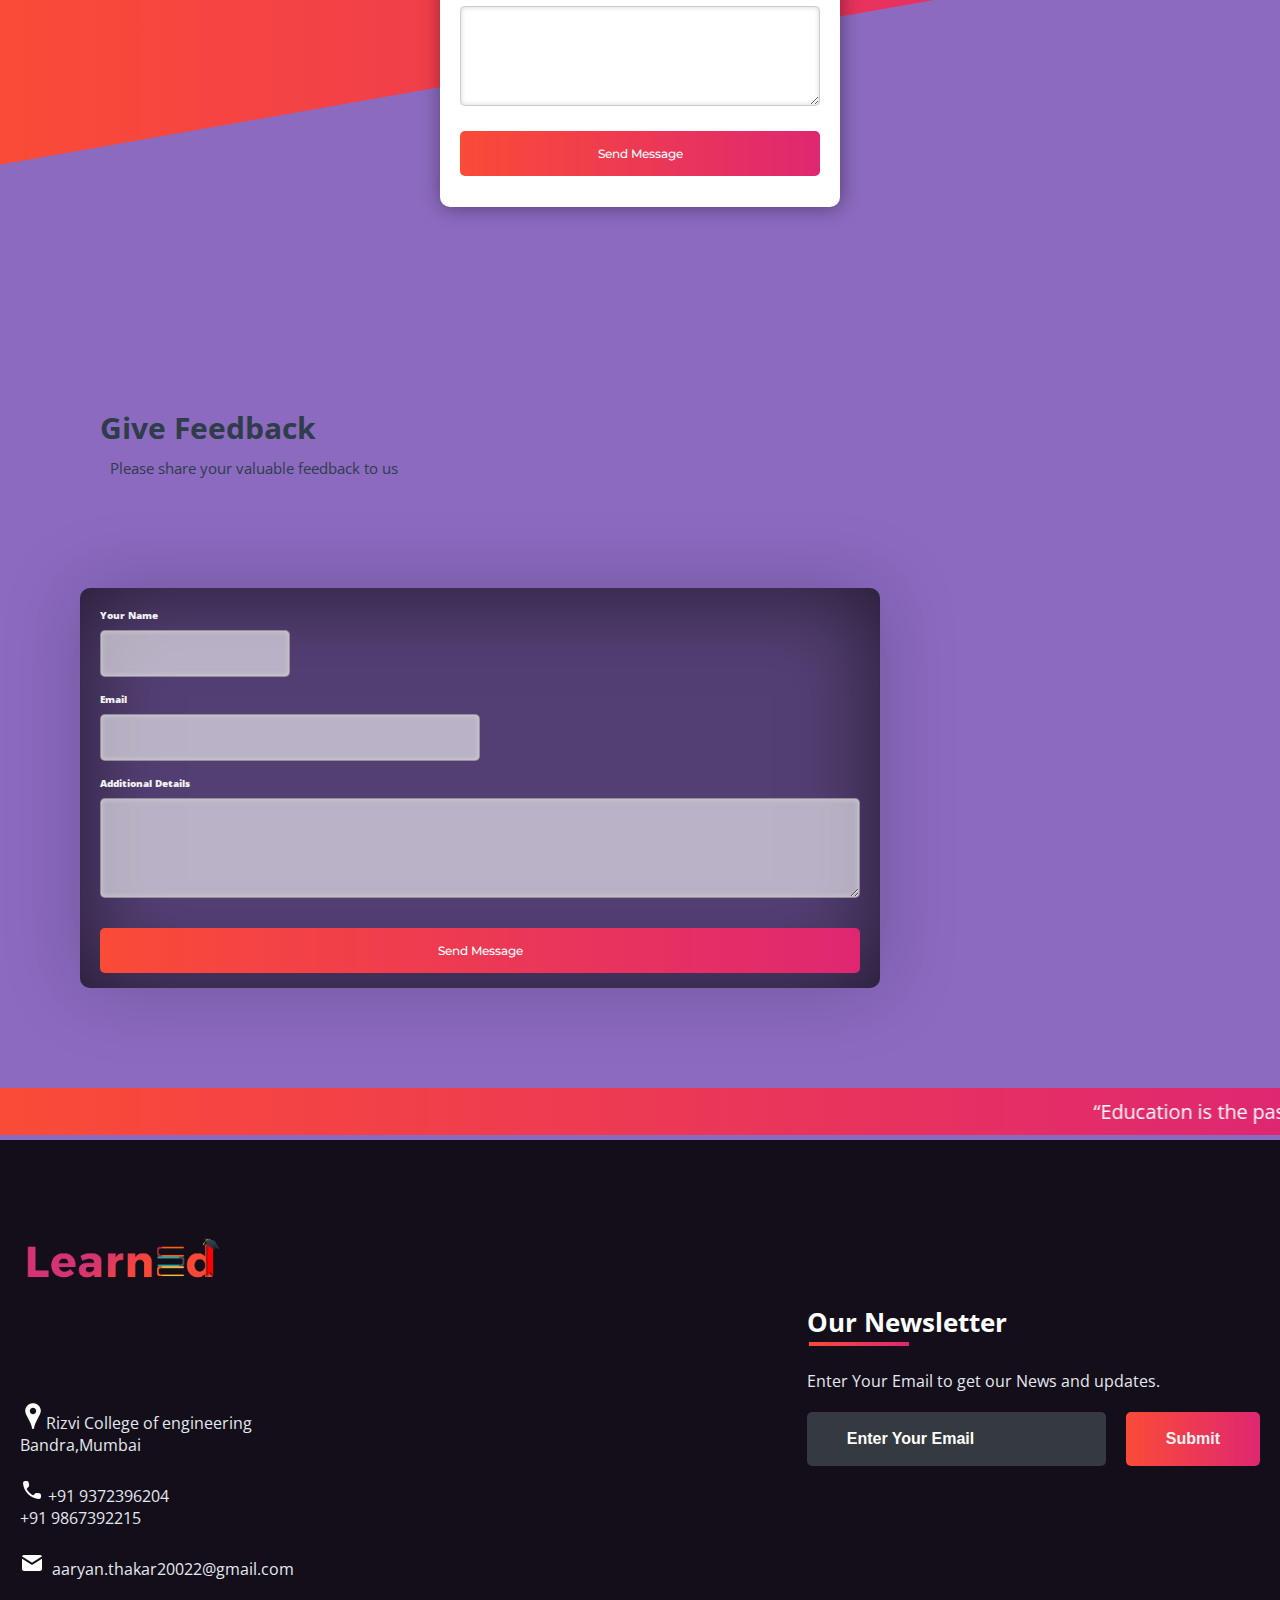
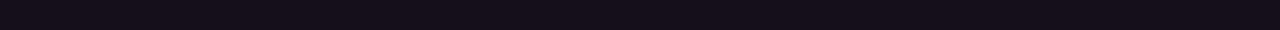
==== commit a1ebdcc7: "Change Portfolio name" ====
--- a/index.html
+++ b/index.html
@@ -27,7 +27,7 @@
 			<div class="logo"><img src="images/icon/logo.png" alt="logo"></div>
 			<ul>
 				<li><a class="active" href="">Home</a></li>
-				<li><a href="#portfolio_section">Portfolio</a></li>
+				<li><a href="#portfolio_section">Portfolio's</a></li>
 				<li><a href="#services_section">Services</a></li>
 				<li><a href="#contactus_section">Contact</a></li>
 			</ul>
